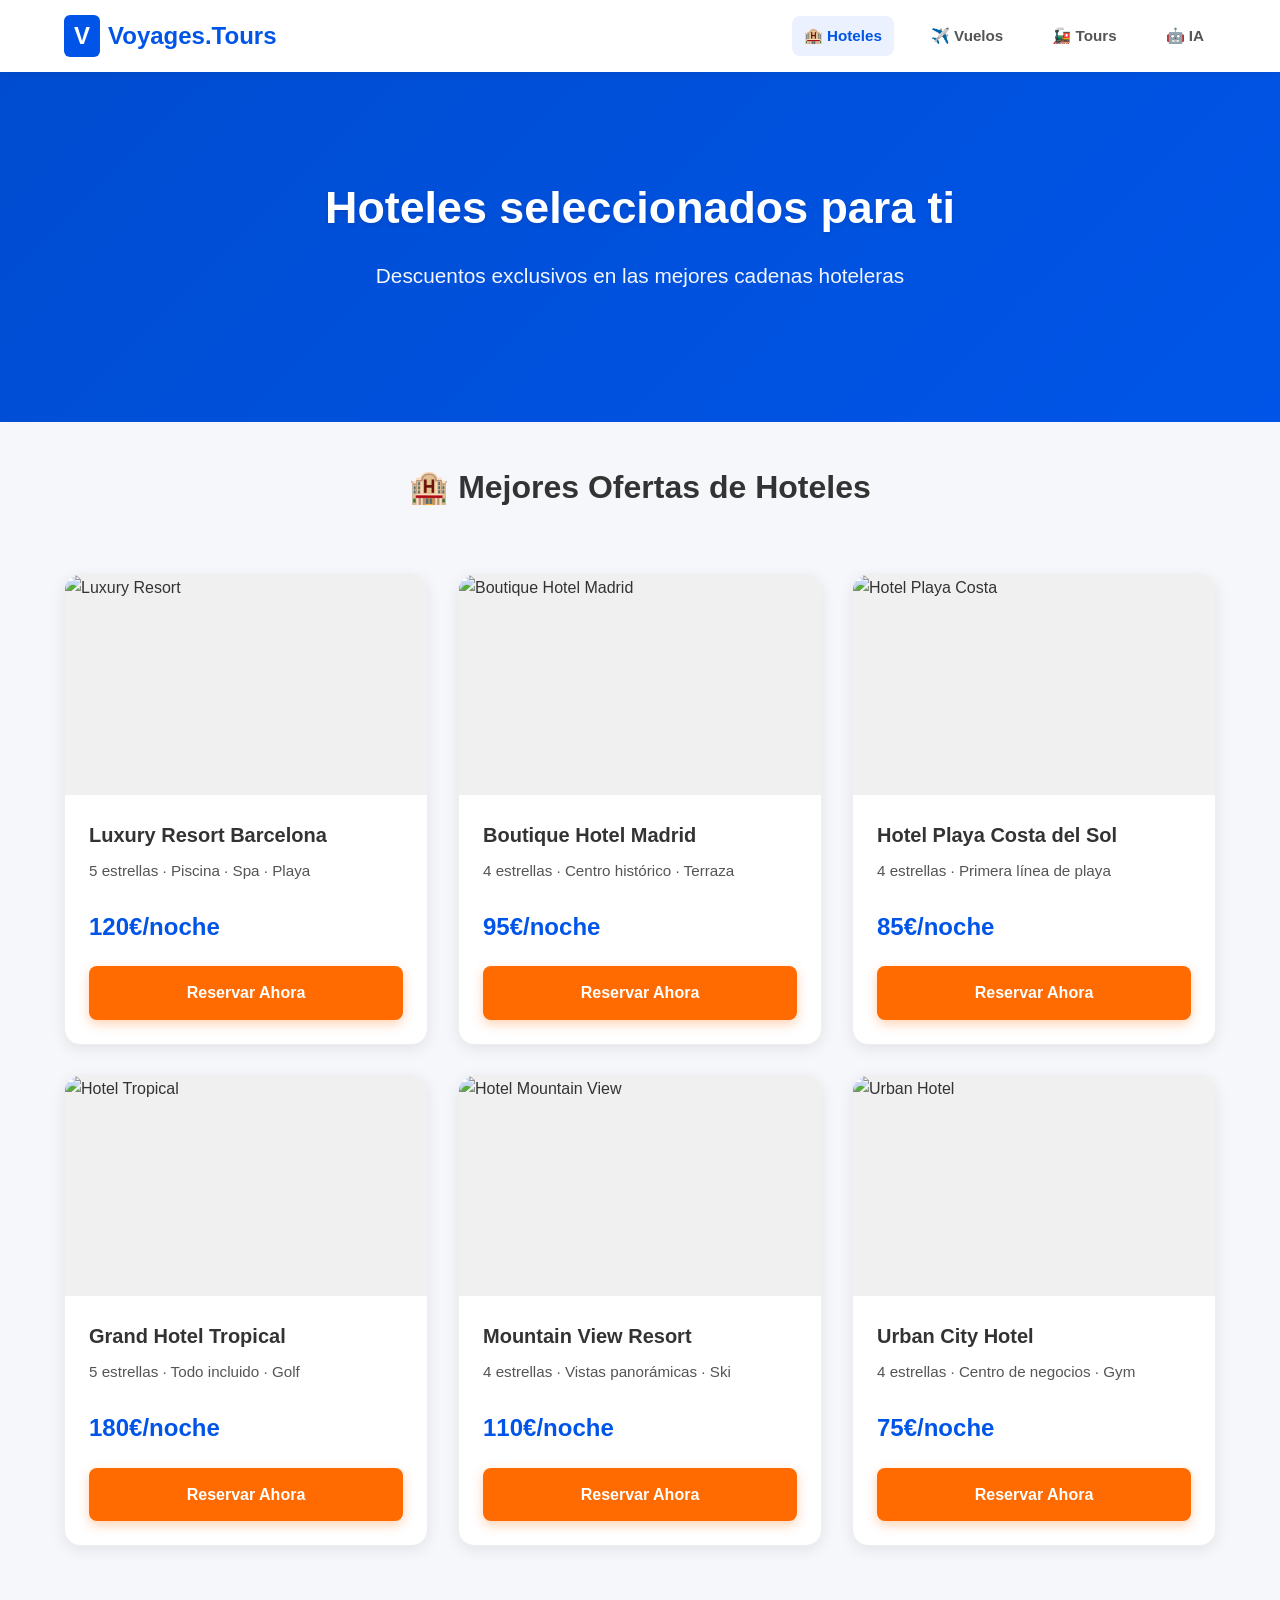
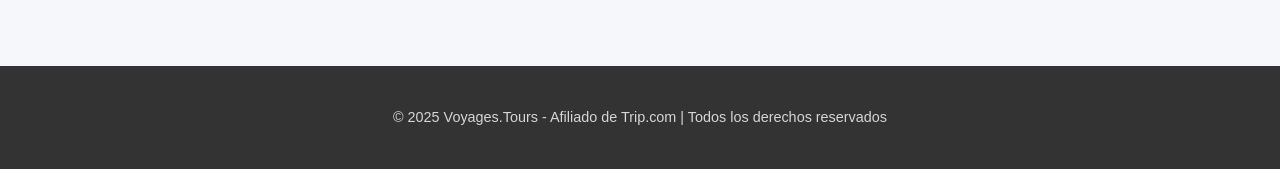
==== hoteles.html @ a7342925 "Add files via upload" ====
<!DOCTYPE html>
<html lang="es">
<head>
    <meta charset="UTF-8">
    <meta name="viewport" content="width=device-width, initial-scale=1.0">
    <title>Hoteles - Voyages.Tours</title>
    <link rel="stylesheet" href="style.css">
</head>
<body>
    <header class="trip-header">
        <div class="header-container">
            <a href="index.html" class="logo-trip"><span class="logo-v">V</span> Voyages.Tours</a>
            <nav class="menu-icons">
                <a href="hoteles.html" class="menu-item active">🏨 Hoteles</a>
                <a href="vuelos.html" class="menu-item">✈️ Vuelos</a>
                <a href="tours.html" class="menu-item">🚂 Tours</a>
                <a href="ia-assistant.html" class="menu-item">🤖 IA</a>
            </nav>
        </div>
    </header>

    <main>
        <section class="hero">
            <div class="hero-content">
                <h1>Hoteles seleccionados para ti</h1>
                <p>Descuentos exclusivos en las mejores cadenas hoteleras</p>
            </div>
        </section>

        <h2 class="section-title">🏨 Mejores Ofertas de Hoteles</h2>

        <div class="hotels-grid">
            <!-- Hotel 1 -->
            <div class="hotel-card">
                <div class="hotel-image">
                    <img src="https://images.unsplash.com/photo-1566073771259-6a8506099945?w=800&q=80" alt="Luxury Resort">
                </div>
                <div class="card-content">
                    <h3>Luxury Resort Barcelona</h3>
                    <p>5 estrellas · Piscina · Spa · Playa</p>
                    <p class="price-value">120€/noche</p>
                    <a href="https://www.trip.com/?Allianceid=8047264&SID=304625434" class="btn-book">Reservar Ahora</a>
                </div>
            </div>

            <!-- Hotel 2 -->
            <div class="hotel-card">
                <div class="hotel-image">
                    <img src="https://images.unsplash.com/photo-1551882547-ff40c63fe5?w=800&q=80" alt="Boutique Hotel Madrid">
                </div>
                <div class="card-content">
                    <h3>Boutique Hotel Madrid</h3>
                    <p>4 estrellas · Centro histórico · Terraza</p>
                    <p class="price-value">95€/noche</p>
                    <a href="https://www.trip.com/?Allianceid=8047264&SID=304625434" class="btn-book">Reservar Ahora</a>
                </div>
            </div>

            <!-- Hotel 3 -->
            <div class="hotel-card">
                <div class="hotel-image">
                    <img src="https://images.unsplash.com/photo-1520250497591-112f2f40a3f4?w=800&q=80" alt="Hotel Playa Costa">
                </div>
                <div class="card-content">
                    <h3>Hotel Playa Costa del Sol</h3>
                    <p>4 estrellas · Primera línea de playa</p>
                    <p class="price-value">85€/noche</p>
                    <a href="https://www.trip.com/?Allianceid=8047264&SID=304625434" class="btn-book">Reservar Ahora</a>
                </div>
            </div>

            <!-- Hotel 4 -->
            <div class="hotel-card">
                <div class="hotel-image">
                    <img src="https://images.unsplash.com/photo-1582719508461-905c673771fd?w=800&q=80" alt="Hotel Tropical">
                </div>
                <div class="card-content">
                    <h3>Grand Hotel Tropical</h3>
                    <p>5 estrellas · Todo incluido · Golf</p>
                    <p class="price-value">180€/noche</p>
                    <a href="https://www.trip.com/?Allianceid=8047264&SID=304625434" class="btn-book">Reservar Ahora</a>
                </div>
            </div>

            <!-- Hotel 5 -->
            <div class="hotel-card">
                <div class="hotel-image">
                    <img src="https://images.unsplash.com/photo-1564501049412-61c2a3083791?w=800&q=80" alt="Hotel Mountain View">
                </div>
                <div class="card-content">
                    <h3>Mountain View Resort</h3>
                    <p>4 estrellas · Vistas panorámicas · Ski</p>
                    <p class="price-value">110€/noche</p>
                    <a href="https://www.trip.com/?Allianceid=8047264&SID=304625434" class="btn-book">Reservar Ahora</a>
                </div>
            </div>

            <!-- Hotel 6 -->
            <div class="hotel-card">
                <div class="hotel-image">
                    <img src="https://images.unsplash.com/photo-1542314831-068cd1dbfeeb?w=800&q=80" alt="Urban Hotel">
                </div>
                <div class="card-content">
                    <h3>Urban City Hotel</h3>
                    <p>4 estrellas · Centro de negocios · Gym</p>
                    <p class="price-value">75€/noche</p>
                    <a href="https://www.trip.com/?Allianceid=8047264&SID=304625434" class="btn-book">Reservar Ahora</a>
                </div>
            </div>
        </div>
    </main>

    <footer>
        <p>&copy; 2025 Voyages.Tours - Afiliado de Trip.com | Todos los derechos reservados</p>
    </footer>
</body>
</html>
---- style.css ----
:root {
    --trip-blue: #0055E8;
    --trip-orange: #FF6B00;
    --bg-light: #F5F7FA;
    --text-dark: #333;
    --white: #ffffff;
    --gray-text: #555;
    --shadow: rgba(0,0,0,0.08);
    --shadow-hover: rgba(0,0,0,0.15);
}

* { box-sizing: border-box; margin: 0; padding: 0; }
body { font-family: 'Inter', -apple-system, BlinkMacSystemFont, 'Segoe UI', sans-serif; background-color: var(--bg-light); color: var(--text-dark); line-height: 1.6; }

/* ==================== HEADER ==================== */
.trip-header {
    background: var(--white);
    padding: 15px 5%;
    box-shadow: 0 2px 10px rgba(0,0,0,0.05);
    position: sticky;
    top: 0;
    z-index: 1000;
}

.header-container {
    display: flex;
    justify-content: space-between;
    align-items: center;
    max-width: 1200px;
    margin: auto;
}

.logo-trip {
    text-decoration: none;
    color: var(--trip-blue);
    font-size: 1.5rem;
    font-weight: 800;
    display: flex;
    align-items: center;
}

.logo-v {
    background: var(--trip-blue);
    color: white;
    padding: 2px 10px;
    border-radius: 6px;
    margin-right: 8px;
}

.menu-icons {
    display: flex;
    gap: 25px;
}

.menu-item {
    text-decoration: none;
    color: var(--gray-text);
    font-weight: 600;
    font-size: 0.95rem;
    transition: all 0.3s ease;
    padding: 8px 12px;
    border-radius: 8px;
}

.menu-item:hover, .menu-item.active {
    color: var(--trip-blue);
    background: rgba(0, 85, 232, 0.08);
}

/* ==================== HERO SECTION ==================== */
.hero {
    background: var(--trip-blue);
    color: white;
    padding: 100px 20px;
    text-align: center;
    position: relative;
    overflow: hidden;
}

.hero::before {
    content: '';
    position: absolute;
    top: 0;
    left: 0;
    right: 0;
    bottom: 0;
    background: linear-gradient(135deg, rgba(0,0,0,0.1) 0%, transparent 100%);
}

.hero-content {
    position: relative;
    z-index: 1;
    max-width: 800px;
    margin: 0 auto;
}

.hero h1 {
    font-size: 2.8rem;
    font-weight: 800;
    margin-bottom: 15px;
    text-shadow: 0 2px 4px rgba(0,0,0,0.1);
}

.hero p {
    font-size: 1.3rem;
    opacity: 0.95;
    margin-bottom: 30px;
}

.hero-gradient {
    background: linear-gradient(135deg, var(--trip-blue) 0%, #764ba2 100%);
    color: white;
    padding: 100px 20px;
    text-align: center;
}

/* ==================== GRID & CARDS ==================== */
.hotels-grid {
    display: grid;
    grid-template-columns: repeat(auto-fill, minmax(300px, 1fr));
    gap: 30px;
    padding: 60px 5%;
    max-width: 1400px;
    margin: auto;
}

.hotel-card {
    background: var(--white);
    border-radius: 16px;
    overflow: hidden;
    box-shadow: 0 4px 15px var(--shadow);
    display: flex;
    flex-direction: column;
    border: 1px solid #eee;
    transition: all 0.3s ease;
}

.hotel-card:hover {
    transform: translateY(-8px);
    box-shadow: 0 12px 30px var(--shadow-hover);
}

/* ==================== HOTEL IMAGES - FIXED ==================== */
.hotel-image {
    width: 100%;
    height: 220px;
    overflow: hidden;
    position: relative;
    background: #f0f0f0;
}

.hotel-image img {
    width: 100%;
    height: 100%;
    object-fit: cover !important;
    object-position: center;
    display: block;
    transition: transform 0.4s ease;
}

.hotel-card:hover .hotel-image img {
    transform: scale(1.05);
}

/* ==================== CARD CONTENT ==================== */
.card-content {
    padding: 24px;
    display: flex;
    flex-direction: column;
    flex-grow: 1;
}

.card-content h3 {
    font-size: 1.25rem;
    font-weight: 700;
    margin-bottom: 8px;
    color: var(--text-dark);
}

.card-content p {
    color: var(--gray-text);
    font-size: 0.95rem;
    margin-bottom: 15px;
}

.price-value {
    font-size: 1.5rem !important;
    font-weight: 800;
    color: var(--trip-blue) !important;
    margin: 10px 0 20px 0 !important;
}

/* ==================== BUTTONS ==================== */
.btn-book {
    display: inline-block;
    background: var(--trip-orange);
    color: white;
    padding: 14px 28px;
    border-radius: 8px;
    text-decoration: none;
    font-weight: 700;
    font-size: 1rem;
    text-align: center;
    transition: all 0.3s ease;
    border: none;
    cursor: pointer;
    box-shadow: 0 4px 12px rgba(255, 107, 0, 0.3);
    margin-top: auto;
}

.btn-book:hover {
    background: #e65c00;
    transform: translateY(-2px);
    box-shadow: 0 6px 18px rgba(255, 107, 0, 0.4);
}

.btn-book-blue {
    display: inline-block;
    background: var(--trip-blue);
    color: white;
    padding: 16px 32px;
    border-radius: 10px;
    text-decoration: none;
    font-weight: 700;
    font-size: 1.1rem;
    text-align: center;
    transition: all 0.3s ease;
    border: none;
    cursor: pointer;
    box-shadow: 0 4px 15px rgba(0, 85, 232, 0.3);
}

.btn-book-blue:hover {
    background: #0044c0;
    transform: translateY(-2px);
    box-shadow: 0 6px 20px rgba(0, 85, 232, 0.4);
}

/* ==================== SECTIONS ==================== */
.section-title {
    text-align: center;
    padding: 40px 20px 0;
    font-size: 2rem;
    font-weight: 800;
    color: var(--text-dark);
}

.section-subtitle {
    text-align: center;
    padding: 10px 20px 0;
    color: var(--gray-text);
    font-size: 1.1rem;
}

/* ==================== DESTINOS DESTACADOS ==================== */
.destinations-section {
    background: white;
    padding: 60px 0;
}

/* ==================== FOOTER ==================== */
footer {
    background: var(--text-dark);
    color: white;
    text-align: center;
    padding: 40px 20px;
    margin-top: 60px;
}

footer p {
    opacity: 0.8;
    font-size: 0.9rem;
}

/* ==================== RESPONSIVE ==================== */
@media (max-width: 768px) {
    .header-container {
        flex-direction: column;
        gap: 15px;
    }

    .menu-icons {
        gap: 15px;
    }

    .hero h1 {
        font-size: 2rem;
    }

    .hero p {
        font-size: 1rem;
    }

    .hotels-grid {
        grid-template-columns: 1fr;
        padding: 40px 5%;
    }

    .hotel-image {
        height: 200px;
    }
}

@media (max-width: 480px) {
    .hero {
        padding: 60px 15px;
    }

    .hero h1 {
        font-size: 1.6rem;
    }

    .menu-item {
        font-size: 0.85rem;
        padding: 6px 10px;
    }
}
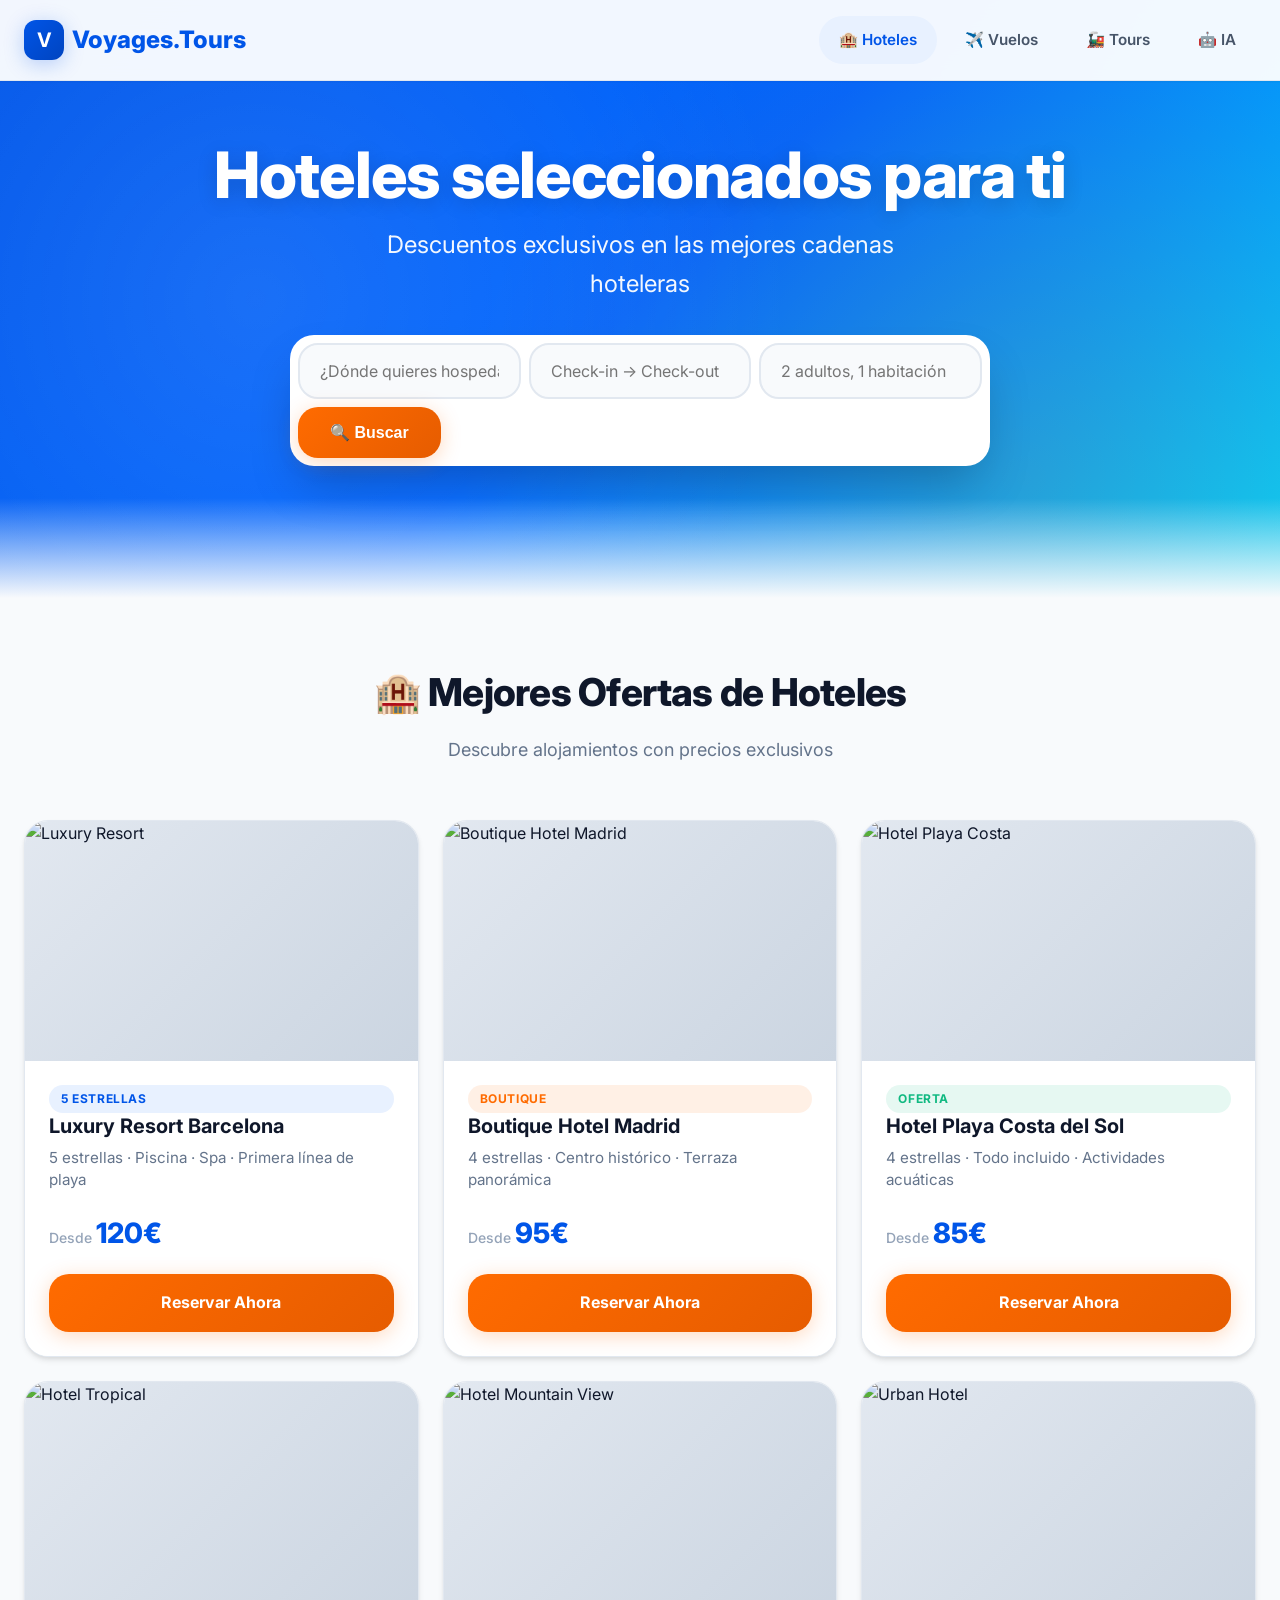
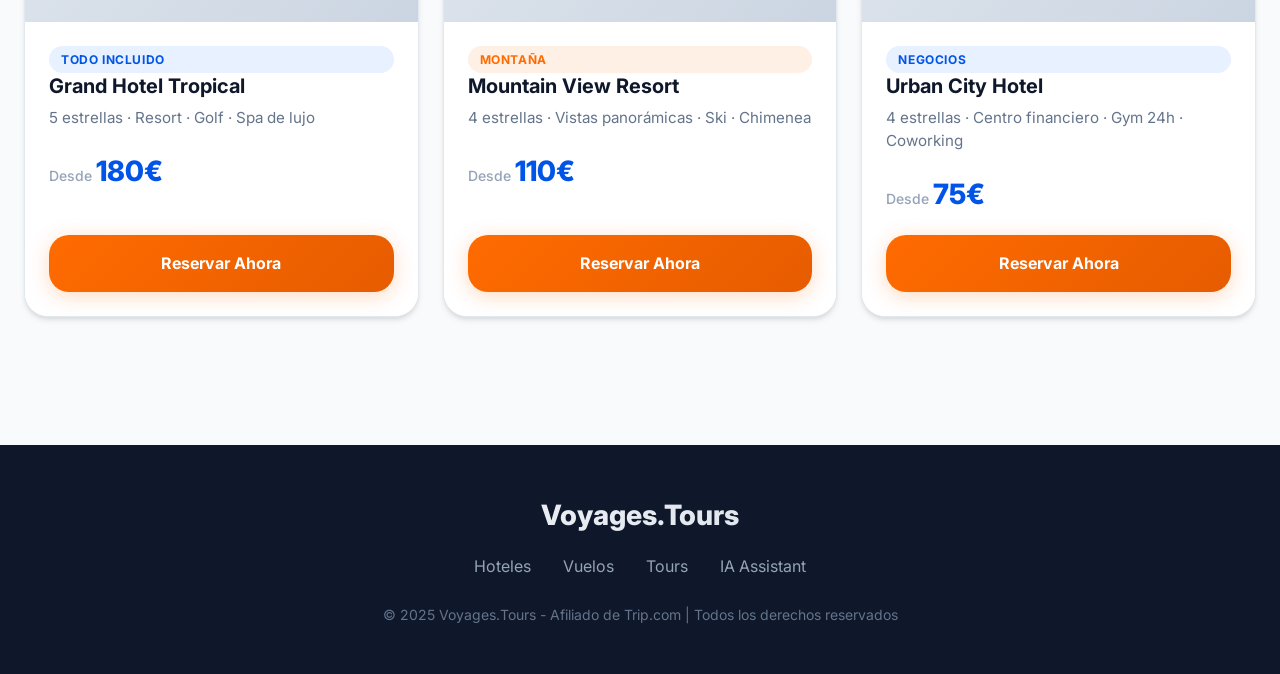
==== commit bb19d6ad: "Add files via upload" ====
--- a/hoteles.html
+++ b/hoteles.html
@@ -4,17 +4,23 @@
     <meta charset="UTF-8">
     <meta name="viewport" content="width=device-width, initial-scale=1.0">
     <title>Hoteles - Voyages.Tours</title>
+    <link rel="preconnect" href="https://fonts.googleapis.com">
+    <link rel="preconnect" href="https://fonts.gstatic.com" crossorigin>
+    <link href="https://fonts.googleapis.com/css2?family=Inter:wght@400;500;600;700;800&display=swap" rel="stylesheet">
     <link rel="stylesheet" href="style.css">
 </head>
 <body>
     <header class="trip-header">
         <div class="header-container">
-            <a href="index.html" class="logo-trip"><span class="logo-v">V</span> Voyages.Tours</a>
+            <a href="index.html" class="logo-trip">
+                <span class="logo-v">V</span>
+                Voyages.Tours
+            </a>
             <nav class="menu-icons">
-                <a href="hoteles.html" class="menu-item active">🏨 Hoteles</a>
-                <a href="vuelos.html" class="menu-item">✈️ Vuelos</a>
-                <a href="tours.html" class="menu-item">🚂 Tours</a>
-                <a href="ia-assistant.html" class="menu-item">🤖 IA</a>
+                <a href="hoteles.html" class="menu-item active"><span>🏨 Hoteles</span></a>
+                <a href="vuelos.html" class="menu-item"><span>✈️ Vuelos</span></a>
+                <a href="tours.html" class="menu-item"><span>🚂 Tours</span></a>
+                <a href="ia-assistant.html" class="menu-item"><span>🤖 IA</span></a>
             </nav>
         </div>
     </header>
@@ -24,86 +30,96 @@
             <div class="hero-content">
                 <h1>Hoteles seleccionados para ti</h1>
                 <p>Descuentos exclusivos en las mejores cadenas hoteleras</p>
+
+                <div class="search-box">
+                    <input type="text" class="search-field" placeholder="¿Dónde quieres hospedarte?">
+                    <input type="text" class="search-field" placeholder="Check-in → Check-out">
+                    <input type="text" class="search-field" placeholder="2 adultos, 1 habitación">
+                    <button class="search-btn">🔍 Buscar</button>
+                </div>
             </div>
         </section>
 
-        <h2 class="section-title">🏨 Mejores Ofertas de Hoteles</h2>
+        <div class="section-header">
+            <h2 class="section-title">🏨 Mejores Ofertas de Hoteles</h2>
+            <p class="section-subtitle">Descubre alojamientos con precios exclusivos</p>
+        </div>
 
         <div class="hotels-grid">
-            <!-- Hotel 1 -->
             <div class="hotel-card">
                 <div class="hotel-image">
-                    <img src="https://images.unsplash.com/photo-1566073771259-6a8506099945?w=800&q=80" alt="Luxury Resort">
+                    <img src="https://images.unsplash.com/photo-1566073771259-6a8506099945?w=800&q=80" alt="Luxury Resort" loading="lazy">
                 </div>
                 <div class="card-content">
+                    <span class="badge badge-blue">5 Estrellas</span>
                     <h3>Luxury Resort Barcelona</h3>
-                    <p>5 estrellas · Piscina · Spa · Playa</p>
-                    <p class="price-value">120€/noche</p>
+                    <p>5 estrellas · Piscina · Spa · Primera línea de playa</p>
+                    <p class="price-value">120€</p>
                     <a href="https://www.trip.com/?Allianceid=8047264&SID=304625434" class="btn-book">Reservar Ahora</a>
                 </div>
             </div>
 
-            <!-- Hotel 2 -->
             <div class="hotel-card">
                 <div class="hotel-image">
-                    <img src="https://images.unsplash.com/photo-1551882547-ff40c63fe5?w=800&q=80" alt="Boutique Hotel Madrid">
+                    <img src="https://images.unsplash.com/photo-1551882547-ff40c63fe5?w=800&q=80" alt="Boutique Hotel Madrid" loading="lazy">
                 </div>
                 <div class="card-content">
+                    <span class="badge badge-orange">Boutique</span>
                     <h3>Boutique Hotel Madrid</h3>
-                    <p>4 estrellas · Centro histórico · Terraza</p>
-                    <p class="price-value">95€/noche</p>
+                    <p>4 estrellas · Centro histórico · Terraza panorámica</p>
+                    <p class="price-value">95€</p>
                     <a href="https://www.trip.com/?Allianceid=8047264&SID=304625434" class="btn-book">Reservar Ahora</a>
                 </div>
             </div>
 
-            <!-- Hotel 3 -->
             <div class="hotel-card">
                 <div class="hotel-image">
-                    <img src="https://images.unsplash.com/photo-1520250497591-112f2f40a3f4?w=800&q=80" alt="Hotel Playa Costa">
+                    <img src="https://images.unsplash.com/photo-1520250497591-112f2f40a3f4?w=800&q=80" alt="Hotel Playa Costa" loading="lazy">
                 </div>
                 <div class="card-content">
+                    <span class="badge badge-green">Oferta</span>
                     <h3>Hotel Playa Costa del Sol</h3>
-                    <p>4 estrellas · Primera línea de playa</p>
-                    <p class="price-value">85€/noche</p>
+                    <p>4 estrellas · Todo incluido · Actividades acuáticas</p>
+                    <p class="price-value">85€</p>
                     <a href="https://www.trip.com/?Allianceid=8047264&SID=304625434" class="btn-book">Reservar Ahora</a>
                 </div>
             </div>
 
-            <!-- Hotel 4 -->
             <div class="hotel-card">
                 <div class="hotel-image">
-                    <img src="https://images.unsplash.com/photo-1582719508461-905c673771fd?w=800&q=80" alt="Hotel Tropical">
+                    <img src="https://images.unsplash.com/photo-1582719508461-905c673771fd?w=800&q=80" alt="Hotel Tropical" loading="lazy">
                 </div>
                 <div class="card-content">
+                    <span class="badge badge-blue">Todo Incluido</span>
                     <h3>Grand Hotel Tropical</h3>
-                    <p>5 estrellas · Todo incluido · Golf</p>
-                    <p class="price-value">180€/noche</p>
+                    <p>5 estrellas · Resort · Golf · Spa de lujo</p>
+                    <p class="price-value">180€</p>
                     <a href="https://www.trip.com/?Allianceid=8047264&SID=304625434" class="btn-book">Reservar Ahora</a>
                 </div>
             </div>
 
-            <!-- Hotel 5 -->
             <div class="hotel-card">
                 <div class="hotel-image">
-                    <img src="https://images.unsplash.com/photo-1564501049412-61c2a3083791?w=800&q=80" alt="Hotel Mountain View">
+                    <img src="https://images.unsplash.com/photo-1564501049412-61c2a3083791?w=800&q=80" alt="Hotel Mountain View" loading="lazy">
                 </div>
                 <div class="card-content">
+                    <span class="badge badge-orange">Montaña</span>
                     <h3>Mountain View Resort</h3>
-                    <p>4 estrellas · Vistas panorámicas · Ski</p>
-                    <p class="price-value">110€/noche</p>
+                    <p>4 estrellas · Vistas panorámicas · Ski · Chimenea</p>
+                    <p class="price-value">110€</p>
                     <a href="https://www.trip.com/?Allianceid=8047264&SID=304625434" class="btn-book">Reservar Ahora</a>
                 </div>
             </div>
 
-            <!-- Hotel 6 -->
             <div class="hotel-card">
                 <div class="hotel-image">
-                    <img src="https://images.unsplash.com/photo-1542314831-068cd1dbfeeb?w=800&q=80" alt="Urban Hotel">
+                    <img src="https://images.unsplash.com/photo-1542314831-068cd1dbfeeb?w=800&q=80" alt="Urban Hotel" loading="lazy">
                 </div>
                 <div class="card-content">
+                    <span class="badge badge-blue">Negocios</span>
                     <h3>Urban City Hotel</h3>
-                    <p>4 estrellas · Centro de negocios · Gym</p>
-                    <p class="price-value">75€/noche</p>
+                    <p>4 estrellas · Centro financiero · Gym 24h · Coworking</p>
+                    <p class="price-value">75€</p>
                     <a href="https://www.trip.com/?Allianceid=8047264&SID=304625434" class="btn-book">Reservar Ahora</a>
                 </div>
             </div>
@@ -111,7 +127,16 @@
     </main>
 
     <footer>
-        <p>&copy; 2025 Voyages.Tours - Afiliado de Trip.com | Todos los derechos reservados</p>
+        <div class="footer-content">
+            <div class="footer-logo">Voyages.Tours</div>
+            <div class="footer-links">
+                <a href="hoteles.html">Hoteles</a>
+                <a href="vuelos.html">Vuelos</a>
+                <a href="tours.html">Tours</a>
+                <a href="ia-assistant.html">IA Assistant</a>
+            </div>
+            <p>&copy; 2025 Voyages.Tours - Afiliado de Trip.com | Todos los derechos reservados</p>
+        </div>
     </footer>
 </body>
-</html>
+</html>
--- a/style.css
+++ b/style.css
@@ -1,80 +1,220 @@
+/* ============================================
+   VOYAGES.TOURS - MODERN TRAVEL DESIGN SYSTEM
+   Inspirado en Trip.com - Versión Ultra Profesional
+   ============================================ */
+
+/* Variables de Diseño */
 :root {
+    /* Colores principales de Trip.com */
     --trip-blue: #0055E8;
+    --trip-blue-dark: #0044c0;
+    --trip-blue-light: #E8F1FF;
     --trip-orange: #FF6B00;
-    --bg-light: #F5F7FA;
-    --text-dark: #333;
-    --white: #ffffff;
-    --gray-text: #555;
-    --shadow: rgba(0,0,0,0.08);
-    --shadow-hover: rgba(0,0,0,0.15);
-}
-
-* { box-sizing: border-box; margin: 0; padding: 0; }
-body { font-family: 'Inter', -apple-system, BlinkMacSystemFont, 'Segoe UI', sans-serif; background-color: var(--bg-light); color: var(--text-dark); line-height: 1.6; }
-
-/* ==================== HEADER ==================== */
+    --trip-orange-dark: #e65c00;
+
+    /* Escala de grises */
+    --gray-900: #0F172A;
+    --gray-800: #1E293B;
+    --gray-700: #334155;
+    --gray-600: #475569;
+    --gray-500: #64748B;
+    --gray-400: #94A3B8;
+    --gray-300: #CBD5E1;
+    --gray-200: #E2E8F0;
+    --gray-100: #F1F5F9;
+    --gray-50: #F8FAFC;
+
+    /* Colores base */
+    --white: #FFFFFF;
+    --black: #000000;
+    --success: #10B981;
+    --warning: #F59E0B;
+    --error: #EF4444;
+
+    /* Sombras Modernas */
+    --shadow-sm: 0 1px 2px 0 rgba(0, 0, 0, 0.05);
+    --shadow-md: 0 4px 6px -1px rgba(0, 0, 0, 0.1), 0 2px 4px -1px rgba(0, 0, 0, 0.06);
+    --shadow-lg: 0 10px 15px -3px rgba(0, 0, 0, 0.1), 0 4px 6px -2px rgba(0, 0, 0, 0.05);
+    --shadow-xl: 0 20px 25px -5px rgba(0, 0, 0, 0.1), 0 10px 10px -5px rgba(0, 0, 0, 0.04);
+    --shadow-2xl: 0 25px 50px -12px rgba(0, 0, 0, 0.25);
+    --shadow-blue: 0 4px 20px rgba(0, 85, 232, 0.25);
+    --shadow-orange: 0 4px 20px rgba(255, 107, 0, 0.25);
+
+    /* Bordes redondeados */
+    --radius-sm: 8px;
+    --radius-md: 12px;
+    --radius-lg: 16px;
+    --radius-xl: 20px;
+    --radius-2xl: 24px;
+    --radius-full: 9999px;
+
+    /* Espaciado */
+    --space-1: 0.25rem;
+    --space-2: 0.5rem;
+    --space-3: 0.75rem;
+    --space-4: 1rem;
+    --space-5: 1.25rem;
+    --space-6: 1.5rem;
+    --space-8: 2rem;
+    --space-10: 2.5rem;
+    --space-12: 3rem;
+    --space-16: 4rem;
+    --space-20: 5rem;
+
+    /* Transiciones */
+    --transition-fast: 150ms cubic-bezier(0.4, 0, 0.2, 1);
+    --transition-base: 300ms cubic-bezier(0.4, 0, 0.2, 1);
+    --transition-slow: 500ms cubic-bezier(0.4, 0, 0.2, 1);
+    --transition-bounce: 500ms cubic-bezier(0.34, 1.56, 0.64, 1);
+}
+
+/* ============================================
+   RESET & BASE
+   ============================================ */
+*, *::before, *::after {
+    box-sizing: border-box;
+    margin: 0;
+    padding: 0;
+}
+
+html {
+    scroll-behavior: smooth;
+    -webkit-font-smoothing: antialiased;
+    -moz-osx-font-smoothing: grayscale;
+}
+
+body {
+    font-family: 'Inter', -apple-system, BlinkMacSystemFont, 'Segoe UI', Roboto, 'Helvetica Neue', Arial, sans-serif;
+    background-color: var(--gray-50);
+    color: var(--gray-900);
+    line-height: 1.6;
+    min-height: 100vh;
+}
+
+img {
+    max-width: 100%;
+    height: auto;
+    display: block;
+}
+
+a {
+    text-decoration: none;
+    color: inherit;
+}
+
+/* ============================================
+   HEADER - Modern Navigation
+   ============================================ */
 .trip-header {
-    background: var(--white);
-    padding: 15px 5%;
-    box-shadow: 0 2px 10px rgba(0,0,0,0.05);
-    position: sticky;
+    background: rgba(255, 255, 255, 0.95);
+    backdrop-filter: blur(20px);
+    -webkit-backdrop-filter: blur(20px);
+    padding: 0;
+    box-shadow: var(--shadow-sm);
+    position: fixed;
     top: 0;
+    left: 0;
+    right: 0;
     z-index: 1000;
+    border-bottom: 1px solid var(--gray-200);
 }
 
 .header-container {
     display: flex;
     justify-content: space-between;
     align-items: center;
-    max-width: 1200px;
-    margin: auto;
+    max-width: 1400px;
+    margin: 0 auto;
+    padding: var(--space-4) var(--space-6);
 }
 
 .logo-trip {
-    text-decoration: none;
-    color: var(--trip-blue);
+    display: flex;
+    align-items: center;
+    gap: var(--space-2);
     font-size: 1.5rem;
     font-weight: 800;
+    color: var(--trip-blue);
+    transition: transform var(--transition-base);
+}
+
+.logo-trip:hover {
+    transform: scale(1.02);
+}
+
+.logo-v {
+    background: linear-gradient(135deg, var(--trip-blue) 0%, var(--trip-blue-dark) 100%);
+    color: white;
+    width: 40px;
+    height: 40px;
     display: flex;
     align-items: center;
-}
-
-.logo-v {
-    background: var(--trip-blue);
-    color: white;
-    padding: 2px 10px;
-    border-radius: 6px;
-    margin-right: 8px;
+    justify-content: center;
+    border-radius: var(--radius-md);
+    font-weight: 700;
+    font-size: 1.25rem;
+    box-shadow: var(--shadow-blue);
 }
 
 .menu-icons {
     display: flex;
-    gap: 25px;
+    align-items: center;
+    gap: var(--space-2);
 }
 
 .menu-item {
-    text-decoration: none;
-    color: var(--gray-text);
+    display: flex;
+    align-items: center;
+    gap: var(--space-2);
+    padding: var(--space-3) var(--space-5);
+    border-radius: var(--radius-full);
     font-weight: 600;
     font-size: 0.95rem;
-    transition: all 0.3s ease;
-    padding: 8px 12px;
-    border-radius: 8px;
-}
-
-.menu-item:hover, .menu-item.active {
+    color: var(--gray-600);
+    transition: all var(--transition-base);
+    position: relative;
+    overflow: hidden;
+}
+
+.menu-item::before {
+    content: '';
+    position: absolute;
+    inset: 0;
+    background: linear-gradient(135deg, var(--trip-blue-light) 0%, transparent 100%);
+    opacity: 0;
+    transition: opacity var(--transition-base);
+}
+
+.menu-item span {
+    position: relative;
+    z-index: 1;
+}
+
+.menu-item:hover {
     color: var(--trip-blue);
-    background: rgba(0, 85, 232, 0.08);
-}
-
-/* ==================== HERO SECTION ==================== */
+    transform: translateY(-2px);
+}
+
+.menu-item:hover::before {
+    opacity: 1;
+}
+
+.menu-item.active {
+    color: var(--trip-blue);
+    background: var(--trip-blue-light);
+}
+
+/* ============================================
+   HERO SECTION - Ultra Modern
+   ============================================ */
 .hero {
-    background: var(--trip-blue);
+    background: linear-gradient(135deg, var(--trip-blue) 0%, #0066FF 50%, #00D4FF 100%);
     color: white;
-    padding: 100px 20px;
+    padding: 140px var(--space-6) 100px;
     text-align: center;
     position: relative;
     overflow: hidden;
+    margin-top: 0;
 }
 
 .hero::before {
@@ -84,69 +224,224 @@
     left: 0;
     right: 0;
     bottom: 0;
-    background: linear-gradient(135deg, rgba(0,0,0,0.1) 0%, transparent 100%);
+    background:
+        radial-gradient(circle at 20% 50%, rgba(255,255,255,0.1) 0%, transparent 50%),
+        radial-gradient(circle at 80% 80%, rgba(255,107,0,0.15) 0%, transparent 50%);
+    pointer-events: none;
+}
+
+.hero::after {
+    content: '';
+    position: absolute;
+    bottom: 0;
+    left: 0;
+    right: 0;
+    height: 100px;
+    background: linear-gradient(to top, var(--gray-50), transparent);
 }
 
 .hero-content {
     position: relative;
-    z-index: 1;
+    z-index: 2;
+    max-width: 900px;
+    margin: 0 auto;
+}
+
+.hero h1 {
+    font-size: clamp(2.5rem, 5vw, 4rem);
+    font-weight: 800;
+    margin-bottom: var(--space-4);
+    line-height: 1.1;
+    text-shadow: 0 4px 20px rgba(0,0,0,0.15);
+    letter-spacing: -0.02em;
+}
+
+.hero p {
+    font-size: clamp(1.125rem, 2vw, 1.5rem);
+    opacity: 0.95;
+    margin-bottom: var(--space-8);
+    font-weight: 400;
+    max-width: 600px;
+    margin-left: auto;
+    margin-right: auto;
+}
+
+/* Search Box Simulation */
+.search-box {
+    background: white;
+    border-radius: var(--radius-2xl);
+    padding: var(--space-2);
+    box-shadow: var(--shadow-2xl);
+    display: flex;
+    gap: var(--space-2);
+    max-width: 700px;
+    margin: 0 auto var(--space-8);
+    flex-wrap: wrap;
+}
+
+.search-field {
+    flex: 1;
+    min-width: 200px;
+    padding: var(--space-4) var(--space-5);
+    border: 2px solid var(--gray-200);
+    border-radius: var(--radius-xl);
+    font-size: 1rem;
+    font-family: inherit;
+    transition: all var(--transition-base);
+    background: var(--gray-50);
+}
+
+.search-field:focus {
+    outline: none;
+    border-color: var(--trip-blue);
+    background: white;
+    box-shadow: 0 0 0 4px var(--trip-blue-light);
+}
+
+.search-btn {
+    background: linear-gradient(135deg, var(--trip-orange) 0%, var(--trip-orange-dark) 100%);
+    color: white;
+    border: none;
+    padding: var(--space-4) var(--space-8);
+    border-radius: var(--radius-xl);
+    font-weight: 700;
+    font-size: 1rem;
+    cursor: pointer;
+    transition: all var(--transition-base);
+    box-shadow: var(--shadow-orange);
+    white-space: nowrap;
+}
+
+.search-btn:hover {
+    transform: translateY(-2px);
+    box-shadow: 0 8px 25px rgba(255, 107, 0, 0.4);
+}
+
+/* Hero Gradient Variant */
+.hero-gradient {
+    background: linear-gradient(135deg, var(--trip-blue) 0%, #7C3AED 50%, #EC4899 100%);
+    color: white;
+    padding: 140px var(--space-6) 100px;
+    text-align: center;
+    position: relative;
+    overflow: hidden;
+}
+
+.hero-gradient::before {
+    content: '';
+    position: absolute;
+    top: 0;
+    left: 0;
+    right: 0;
+    bottom: 0;
+    background:
+        radial-gradient(circle at 30% 20%, rgba(255,255,255,0.1) 0%, transparent 40%),
+        radial-gradient(circle at 70% 60%, rgba(255,255,255,0.08) 0%, transparent 40%);
+}
+
+.hero-gradient::after {
+    content: '';
+    position: absolute;
+    bottom: 0;
+    left: 0;
+    right: 0;
+    height: 100px;
+    background: linear-gradient(to top, var(--gray-50), transparent);
+}
+
+/* ============================================
+   SECTION HEADERS
+   ============================================ */
+.section-header {
+    text-align: center;
+    padding: var(--space-16) var(--space-6) var(--space-8);
     max-width: 800px;
     margin: 0 auto;
 }
 
-.hero h1 {
-    font-size: 2.8rem;
+.section-title {
+    font-size: clamp(1.75rem, 3vw, 2.5rem);
     font-weight: 800;
-    margin-bottom: 15px;
-    text-shadow: 0 2px 4px rgba(0,0,0,0.1);
-}
-
-.hero p {
-    font-size: 1.3rem;
-    opacity: 0.95;
-    margin-bottom: 30px;
-}
-
-.hero-gradient {
-    background: linear-gradient(135deg, var(--trip-blue) 0%, #764ba2 100%);
-    color: white;
-    padding: 100px 20px;
-    text-align: center;
-}
-
-/* ==================== GRID & CARDS ==================== */
+    color: var(--gray-900);
+    margin-bottom: var(--space-3);
+    letter-spacing: -0.02em;
+}
+
+.section-subtitle {
+    font-size: 1.125rem;
+    color: var(--gray-500);
+    font-weight: 400;
+}
+
+/* ============================================
+   GRID & CARDS - Ultra Modern
+   ============================================ */
 .hotels-grid {
     display: grid;
-    grid-template-columns: repeat(auto-fill, minmax(300px, 1fr));
-    gap: 30px;
-    padding: 60px 5%;
+    grid-template-columns: repeat(auto-fill, minmax(320px, 1fr));
+    gap: var(--space-6);
+    padding: var(--space-6) var(--space-6) var(--space-16);
     max-width: 1400px;
-    margin: auto;
+    margin: 0 auto;
 }
 
 .hotel-card {
     background: var(--white);
-    border-radius: 16px;
+    border-radius: var(--radius-2xl);
     overflow: hidden;
-    box-shadow: 0 4px 15px var(--shadow);
+    box-shadow: var(--shadow-md);
     display: flex;
     flex-direction: column;
-    border: 1px solid #eee;
-    transition: all 0.3s ease;
+    transition: all var(--transition-bounce);
+    border: 1px solid var(--gray-200);
+    position: relative;
+}
+
+.hotel-card::before {
+    content: '';
+    position: absolute;
+    inset: 0;
+    background: linear-gradient(135deg, var(--trip-blue-light) 0%, transparent 100%);
+    opacity: 0;
+    transition: opacity var(--transition-base);
+    pointer-events: none;
 }
 
 .hotel-card:hover {
-    transform: translateY(-8px);
-    box-shadow: 0 12px 30px var(--shadow-hover);
-}
-
-/* ==================== HOTEL IMAGES - FIXED ==================== */
+    transform: translateY(-12px);
+    box-shadow: var(--shadow-2xl);
+    border-color: var(--trip-blue);
+}
+
+.hotel-card:hover::before {
+    opacity: 0.5;
+}
+
+/* ============================================
+   HOTEL IMAGES - Perfect Fit
+   ============================================ */
 .hotel-image {
     width: 100%;
-    height: 220px;
+    height: 240px;
     overflow: hidden;
     position: relative;
-    background: #f0f0f0;
+    background: linear-gradient(135deg, var(--gray-200) 0%, var(--gray-300) 100%);
+}
+
+.hotel-image::after {
+    content: '';
+    position: absolute;
+    bottom: 0;
+    left: 0;
+    right: 0;
+    height: 60px;
+    background: linear-gradient(to top, rgba(0,0,0,0.3), transparent);
+    opacity: 0;
+    transition: opacity var(--transition-base);
+}
+
+.hotel-card:hover .hotel-image::after {
+    opacity: 1;
 }
 
 .hotel-image img {
@@ -154,164 +449,408 @@
     height: 100%;
     object-fit: cover !important;
     object-position: center;
-    display: block;
-    transition: transform 0.4s ease;
+    transition: transform var(--transition-slow);
 }
 
 .hotel-card:hover .hotel-image img {
-    transform: scale(1.05);
-}
-
-/* ==================== CARD CONTENT ==================== */
+    transform: scale(1.08);
+}
+
+/* ============================================
+   CARD CONTENT
+   ============================================ */
 .card-content {
-    padding: 24px;
+    padding: var(--space-6);
     display: flex;
     flex-direction: column;
     flex-grow: 1;
+    position: relative;
+    z-index: 1;
+    background: var(--white);
 }
 
 .card-content h3 {
     font-size: 1.25rem;
     font-weight: 700;
-    margin-bottom: 8px;
-    color: var(--text-dark);
+    margin-bottom: var(--space-2);
+    color: var(--gray-900);
+    line-height: 1.3;
 }
 
 .card-content p {
-    color: var(--gray-text);
+    color: var(--gray-500);
     font-size: 0.95rem;
-    margin-bottom: 15px;
+    margin-bottom: var(--space-3);
+    line-height: 1.5;
 }
 
 .price-value {
-    font-size: 1.5rem !important;
+    font-size: 1.75rem !important;
     font-weight: 800;
     color: var(--trip-blue) !important;
-    margin: 10px 0 20px 0 !important;
-}
-
-/* ==================== BUTTONS ==================== */
+    margin: var(--space-2) 0 var(--space-5) 0 !important;
+    display: flex;
+    align-items: baseline;
+    gap: var(--space-1);
+}
+
+.price-value::before {
+    content: 'Desde';
+    font-size: 0.875rem;
+    font-weight: 500;
+    color: var(--gray-400);
+}
+
+/* ============================================
+   BUTTONS - Premium Design
+   ============================================ */
 .btn-book {
-    display: inline-block;
-    background: var(--trip-orange);
+    display: inline-flex;
+    align-items: center;
+    justify-content: center;
+    gap: var(--space-2);
+    background: linear-gradient(135deg, var(--trip-orange) 0%, var(--trip-orange-dark) 100%);
     color: white;
-    padding: 14px 28px;
-    border-radius: 8px;
-    text-decoration: none;
+    padding: var(--space-4) var(--space-6);
+    border-radius: var(--radius-xl);
     font-weight: 700;
     font-size: 1rem;
     text-align: center;
-    transition: all 0.3s ease;
+    transition: all var(--transition-base);
     border: none;
     cursor: pointer;
-    box-shadow: 0 4px 12px rgba(255, 107, 0, 0.3);
+    box-shadow: var(--shadow-orange);
     margin-top: auto;
+    position: relative;
+    overflow: hidden;
+}
+
+.btn-book::before {
+    content: '';
+    position: absolute;
+    top: 0;
+    left: -100%;
+    width: 100%;
+    height: 100%;
+    background: linear-gradient(90deg, transparent, rgba(255,255,255,0.3), transparent);
+    transition: left 0.5s;
 }
 
 .btn-book:hover {
-    background: #e65c00;
-    transform: translateY(-2px);
-    box-shadow: 0 6px 18px rgba(255, 107, 0, 0.4);
+    transform: translateY(-3px);
+    box-shadow: 0 8px 25px rgba(255, 107, 0, 0.4);
+}
+
+.btn-book:hover::before {
+    left: 100%;
+}
+
+.btn-book:active {
+    transform: translateY(-1px);
 }
 
 .btn-book-blue {
-    display: inline-block;
-    background: var(--trip-blue);
+    display: inline-flex;
+    align-items: center;
+    justify-content: center;
+    gap: var(--space-2);
+    background: linear-gradient(135deg, var(--trip-blue) 0%, var(--trip-blue-dark) 100%);
     color: white;
-    padding: 16px 32px;
-    border-radius: 10px;
-    text-decoration: none;
+    padding: var(--space-5) var(--space-8);
+    border-radius: var(--radius-xl);
     font-weight: 700;
-    font-size: 1.1rem;
+    font-size: 1.125rem;
     text-align: center;
-    transition: all 0.3s ease;
+    transition: all var(--transition-base);
     border: none;
     cursor: pointer;
-    box-shadow: 0 4px 15px rgba(0, 85, 232, 0.3);
+    box-shadow: var(--shadow-blue);
+    position: relative;
+    overflow: hidden;
+}
+
+.btn-book-blue::before {
+    content: '';
+    position: absolute;
+    top: 0;
+    left: -100%;
+    width: 100%;
+    height: 100%;
+    background: linear-gradient(90deg, transparent, rgba(255,255,255,0.3), transparent);
+    transition: left 0.5s;
 }
 
 .btn-book-blue:hover {
-    background: #0044c0;
-    transform: translateY(-2px);
-    box-shadow: 0 6px 20px rgba(0, 85, 232, 0.4);
-}
-
-/* ==================== SECTIONS ==================== */
-.section-title {
+    transform: translateY(-3px);
+    box-shadow: 0 10px 30px rgba(0, 85, 232, 0.4);
+}
+
+.btn-book-blue:hover::before {
+    left: 100%;
+}
+
+/* ============================================
+   BADGES & TAGS
+   ============================================ */
+.badge {
+    display: inline-flex;
+    align-items: center;
+    padding: var(--space-1) var(--space-3);
+    border-radius: var(--radius-full);
+    font-size: 0.75rem;
+    font-weight: 700;
+    text-transform: uppercase;
+    letter-spacing: 0.05em;
+}
+
+.badge-blue {
+    background: var(--trip-blue-light);
+    color: var(--trip-blue);
+}
+
+.badge-orange {
+    background: rgba(255, 107, 0, 0.1);
+    color: var(--trip-orange);
+}
+
+.badge-green {
+    background: rgba(16, 185, 129, 0.1);
+    color: var(--success);
+}
+
+/* ============================================
+   FEATURES SECTION
+   ============================================ */
+.features-grid {
+    display: grid;
+    grid-template-columns: repeat(auto-fit, minmax(280px, 1fr));
+    gap: var(--space-6);
+    padding: var(--space-6);
+    max-width: 1400px;
+    margin: 0 auto;
+}
+
+.feature-card {
+    background: var(--white);
+    border-radius: var(--radius-2xl);
+    padding: var(--space-8);
     text-align: center;
-    padding: 40px 20px 0;
-    font-size: 2rem;
+    box-shadow: var(--shadow-md);
+    transition: all var(--transition-bounce);
+    border: 1px solid var(--gray-200);
+}
+
+.feature-card:hover {
+    transform: translateY(-8px);
+    box-shadow: var(--shadow-xl);
+    border-color: var(--trip-blue);
+}
+
+.feature-icon {
+    width: 64px;
+    height: 64px;
+    background: linear-gradient(135deg, var(--trip-blue-light) 0%, var(--trip-blue) 100%);
+    border-radius: var(--radius-xl);
+    display: flex;
+    align-items: center;
+    justify-content: center;
+    margin: 0 auto var(--space-5);
+    font-size: 1.75rem;
+    color: var(--trip-blue);
+}
+
+.feature-card h3 {
+    font-size: 1.25rem;
+    font-weight: 700;
+    margin-bottom: var(--space-3);
+    color: var(--gray-900);
+}
+
+.feature-card p {
+    color: var(--gray-500);
+    font-size: 0.95rem;
+    line-height: 1.6;
+}
+
+/* ============================================
+   FOOTER - Modern
+   ============================================ */
+footer {
+    background: var(--gray-900);
+    color: white;
+    padding: var(--space-12) var(--space-6);
+    margin-top: var(--space-16);
+}
+
+.footer-content {
+    max-width: 1400px;
+    margin: 0 auto;
+    text-align: center;
+}
+
+.footer-logo {
+    font-size: 1.75rem;
     font-weight: 800;
-    color: var(--text-dark);
-}
-
-.section-subtitle {
-    text-align: center;
-    padding: 10px 20px 0;
-    color: var(--gray-text);
-    font-size: 1.1rem;
-}
-
-/* ==================== DESTINOS DESTACADOS ==================== */
-.destinations-section {
-    background: white;
-    padding: 60px 0;
-}
-
-/* ==================== FOOTER ==================== */
-footer {
-    background: var(--text-dark);
+    margin-bottom: var(--space-4);
+    background: linear-gradient(135deg, white 0%, var(--gray-300) 100%);
+    -webkit-background-clip: text;
+    -webkit-text-fill-color: transparent;
+    background-clip: text;
+}
+
+.footer-links {
+    display: flex;
+    justify-content: center;
+    gap: var(--space-8);
+    margin-bottom: var(--space-6);
+    flex-wrap: wrap;
+}
+
+.footer-links a {
+    color: var(--gray-400);
+    transition: color var(--transition-base);
+}
+
+.footer-links a:hover {
     color: white;
-    text-align: center;
-    padding: 40px 20px;
-    margin-top: 60px;
 }
 
 footer p {
-    opacity: 0.8;
-    font-size: 0.9rem;
-}
-
-/* ==================== RESPONSIVE ==================== */
+    color: var(--gray-500);
+    font-size: 0.875rem;
+}
+
+/* ============================================
+   ANIMATIONS
+   ============================================ */
+@keyframes fadeInUp {
+    from {
+        opacity: 0;
+        transform: translateY(30px);
+    }
+    to {
+        opacity: 1;
+        transform: translateY(0);
+    }
+}
+
+@keyframes pulse {
+    0%, 100% {
+        opacity: 1;
+    }
+    50% {
+        opacity: 0.7;
+    }
+}
+
+.animate-fadeInUp {
+    animation: fadeInUp 0.6s ease-out forwards;
+}
+
+/* ============================================
+   RESPONSIVE DESIGN
+   ============================================ */
+@media (max-width: 1024px) {
+    .hotels-grid {
+        grid-template-columns: repeat(auto-fill, minmax(280px, 1fr));
+    }
+
+    .search-box {
+        flex-direction: column;
+    }
+
+    .search-field {
+        width: 100%;
+    }
+}
+
 @media (max-width: 768px) {
     .header-container {
         flex-direction: column;
-        gap: 15px;
+        gap: var(--space-4);
+        padding: var(--space-4);
     }
 
     .menu-icons {
-        gap: 15px;
+        flex-wrap: wrap;
+        justify-content: center;
+    }
+
+    .menu-item {
+        padding: var(--space-2) var(--space-4);
+        font-size: 0.875rem;
+    }
+
+    .hero {
+        padding: 120px var(--space-4) 60px;
     }
 
     .hero h1 {
         font-size: 2rem;
     }
 
-    .hero p {
-        font-size: 1rem;
-    }
-
     .hotels-grid {
         grid-template-columns: 1fr;
-        padding: 40px 5%;
+        padding: var(--space-4);
     }
 
     .hotel-image {
         height: 200px;
     }
+
+    .section-header {
+        padding: var(--space-10) var(--space-4) var(--space-6);
+    }
 }
 
 @media (max-width: 480px) {
+    .logo-trip {
+        font-size: 1.25rem;
+    }
+
+    .logo-v {
+        width: 32px;
+        height: 32px;
+        font-size: 1rem;
+    }
+
     .hero {
-        padding: 60px 15px;
-    }
-
-    .hero h1 {
-        font-size: 1.6rem;
-    }
-
-    .menu-item {
-        font-size: 0.85rem;
-        padding: 6px 10px;
-    }
-}
+        padding: 100px var(--space-4) 40px;
+    }
+
+    .card-content {
+        padding: var(--space-4);
+    }
+
+    .price-value {
+        font-size: 1.5rem !important;
+    }
+
+    .btn-book, .btn-book-blue {
+        padding: var(--space-3) var(--space-4);
+        font-size: 0.95rem;
+    }
+}
+
+/* ============================================
+   UTILITY CLASSES
+   ============================================ */
+.text-center { text-align: center; }
+.text-left { text-align: left; }
+.text-right { text-align: right; }
+
+.mt-auto { margin-top: auto; }
+.mb-auto { margin-bottom: auto; }
+
+.hidden { display: none !important; }
+.sr-only {
+    position: absolute;
+    width: 1px;
+    height: 1px;
+    padding: 0;
+    margin: -1px;
+    overflow: hidden;
+    clip: rect(0, 0, 0, 0);
+    white-space: nowrap;
+    border: 0;
+}
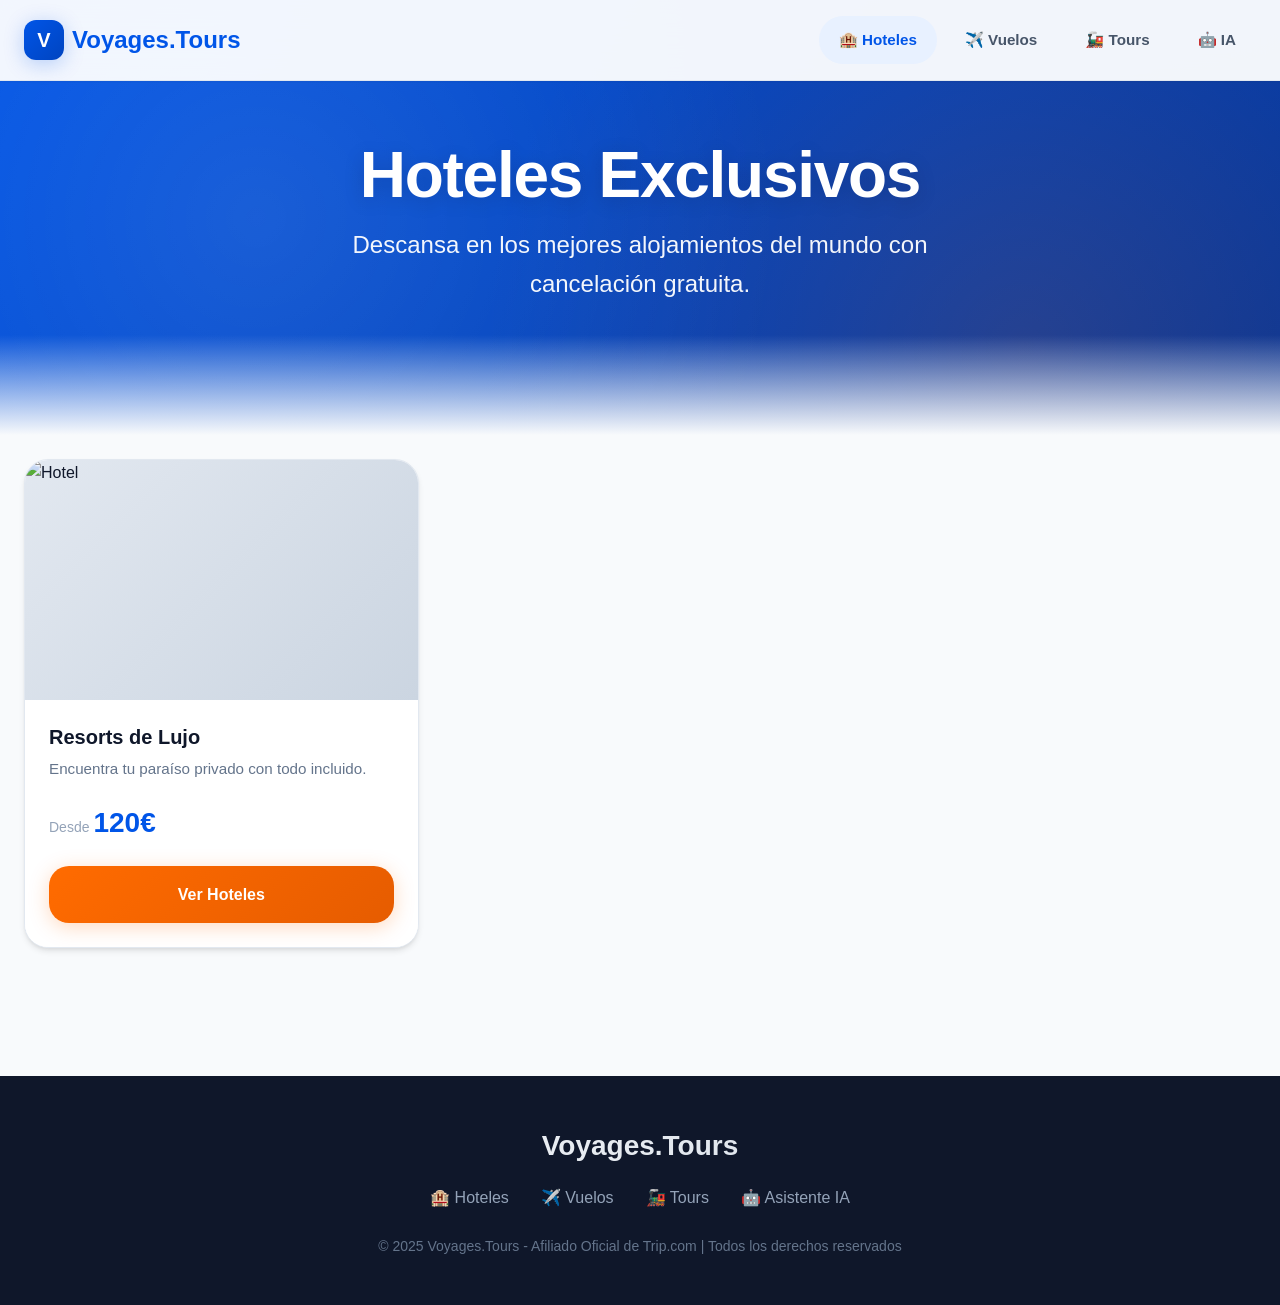
==== commit 0daa402c: "Update hoteles.html" ====
--- a/hoteles.html
+++ b/hoteles.html
@@ -4,18 +4,12 @@
     <meta charset="UTF-8">
     <meta name="viewport" content="width=device-width, initial-scale=1.0">
     <title>Hoteles - Voyages.Tours</title>
-    <link rel="preconnect" href="https://fonts.googleapis.com">
-    <link rel="preconnect" href="https://fonts.gstatic.com" crossorigin>
-    <link href="https://fonts.googleapis.com/css2?family=Inter:wght@400;500;600;700;800&display=swap" rel="stylesheet">
     <link rel="stylesheet" href="style.css">
 </head>
 <body>
     <header class="trip-header">
         <div class="header-container">
-            <a href="index.html" class="logo-trip">
-                <span class="logo-v">V</span>
-                Voyages.Tours
-            </a>
+            <a href="index.html" class="logo-trip"><div class="logo-v">V</div> Voyages.Tours</a>
             <nav class="menu-icons">
                 <a href="hoteles.html" class="menu-item active"><span>🏨 Hoteles</span></a>
                 <a href="vuelos.html" class="menu-item"><span>✈️ Vuelos</span></a>
@@ -26,101 +20,21 @@
     </header>
 
     <main>
-        <section class="hero">
-            <div class="hero-content">
-                <h1>Hoteles seleccionados para ti</h1>
-                <p>Descuentos exclusivos en las mejores cadenas hoteleras</p>
-
-                <div class="search-box">
-                    <input type="text" class="search-field" placeholder="¿Dónde quieres hospedarte?">
-                    <input type="text" class="search-field" placeholder="Check-in → Check-out">
-                    <input type="text" class="search-field" placeholder="2 adultos, 1 habitación">
-                    <button class="search-btn">🔍 Buscar</button>
-                </div>
+        <section class="hero" style="background: linear-gradient(135deg, #0055E8 0%, #003399 100%);">
+            <div class="hero-content animate-fadeInUp">
+                <h1>Hoteles Exclusivos</h1>
+                <p>Descansa en los mejores alojamientos del mundo con cancelación gratuita.</p>
             </div>
         </section>
 
-        <div class="section-header">
-            <h2 class="section-title">🏨 Mejores Ofertas de Hoteles</h2>
-            <p class="section-subtitle">Descubre alojamientos con precios exclusivos</p>
-        </div>
-
         <div class="hotels-grid">
-            <div class="hotel-card">
-                <div class="hotel-image">
-                    <img src="https://images.unsplash.com/photo-1566073771259-6a8506099945?w=800&q=80" alt="Luxury Resort" loading="lazy">
-                </div>
+            <div class="hotel-card animate-fadeInUp">
+                <div class="hotel-image"><img src="https://images.unsplash.com/photo-1566073771259-6a8506099945?w=800" alt="Hotel"></div>
                 <div class="card-content">
-                    <span class="badge badge-blue">5 Estrellas</span>
-                    <h3>Luxury Resort Barcelona</h3>
-                    <p>5 estrellas · Piscina · Spa · Primera línea de playa</p>
-                    <p class="price-value">120€</p>
-                    <a href="https://www.trip.com/?Allianceid=8047264&SID=304625434" class="btn-book">Reservar Ahora</a>
-                </div>
-            </div>
-
-            <div class="hotel-card">
-                <div class="hotel-image">
-                    <img src="https://images.unsplash.com/photo-1551882547-ff40c63fe5?w=800&q=80" alt="Boutique Hotel Madrid" loading="lazy">
-                </div>
-                <div class="card-content">
-                    <span class="badge badge-orange">Boutique</span>
-                    <h3>Boutique Hotel Madrid</h3>
-                    <p>4 estrellas · Centro histórico · Terraza panorámica</p>
-                    <p class="price-value">95€</p>
-                    <a href="https://www.trip.com/?Allianceid=8047264&SID=304625434" class="btn-book">Reservar Ahora</a>
-                </div>
-            </div>
-
-            <div class="hotel-card">
-                <div class="hotel-image">
-                    <img src="https://images.unsplash.com/photo-1520250497591-112f2f40a3f4?w=800&q=80" alt="Hotel Playa Costa" loading="lazy">
-                </div>
-                <div class="card-content">
-                    <span class="badge badge-green">Oferta</span>
-                    <h3>Hotel Playa Costa del Sol</h3>
-                    <p>4 estrellas · Todo incluido · Actividades acuáticas</p>
-                    <p class="price-value">85€</p>
-                    <a href="https://www.trip.com/?Allianceid=8047264&SID=304625434" class="btn-book">Reservar Ahora</a>
-                </div>
-            </div>
-
-            <div class="hotel-card">
-                <div class="hotel-image">
-                    <img src="https://images.unsplash.com/photo-1582719508461-905c673771fd?w=800&q=80" alt="Hotel Tropical" loading="lazy">
-                </div>
-                <div class="card-content">
-                    <span class="badge badge-blue">Todo Incluido</span>
-                    <h3>Grand Hotel Tropical</h3>
-                    <p>5 estrellas · Resort · Golf · Spa de lujo</p>
-                    <p class="price-value">180€</p>
-                    <a href="https://www.trip.com/?Allianceid=8047264&SID=304625434" class="btn-book">Reservar Ahora</a>
-                </div>
-            </div>
-
-            <div class="hotel-card">
-                <div class="hotel-image">
-                    <img src="https://images.unsplash.com/photo-1564501049412-61c2a3083791?w=800&q=80" alt="Hotel Mountain View" loading="lazy">
-                </div>
-                <div class="card-content">
-                    <span class="badge badge-orange">Montaña</span>
-                    <h3>Mountain View Resort</h3>
-                    <p>4 estrellas · Vistas panorámicas · Ski · Chimenea</p>
-                    <p class="price-value">110€</p>
-                    <a href="https://www.trip.com/?Allianceid=8047264&SID=304625434" class="btn-book">Reservar Ahora</a>
-                </div>
-            </div>
-
-            <div class="hotel-card">
-                <div class="hotel-image">
-                    <img src="https://images.unsplash.com/photo-1542314831-068cd1dbfeeb?w=800&q=80" alt="Urban Hotel" loading="lazy">
-                </div>
-                <div class="card-content">
-                    <span class="badge badge-blue">Negocios</span>
-                    <h3>Urban City Hotel</h3>
-                    <p>4 estrellas · Centro financiero · Gym 24h · Coworking</p>
-                    <p class="price-value">75€</p>
-                    <a href="https://www.trip.com/?Allianceid=8047264&SID=304625434" class="btn-book">Reservar Ahora</a>
+                    <h3>Resorts de Lujo</h3>
+                    <p>Encuentra tu paraíso privado con todo incluido.</p>
+                    <div class="price-value">120€</div>
+                    <a href="https://www.trip.com/?Allianceid=8047264&SID=304625434" class="btn-book">Ver Hoteles</a>
                 </div>
             </div>
         </div>
@@ -130,13 +44,13 @@
         <div class="footer-content">
             <div class="footer-logo">Voyages.Tours</div>
             <div class="footer-links">
-                <a href="hoteles.html">Hoteles</a>
-                <a href="vuelos.html">Vuelos</a>
-                <a href="tours.html">Tours</a>
-                <a href="ia-assistant.html">IA Assistant</a>
+                <a href="hoteles.html">🏨 Hoteles</a>
+                <a href="vuelos.html">✈️ Vuelos</a>
+                <a href="tours.html">🚂 Tours</a>
+                <a href="ia-assistant.html">🤖 Asistente IA</a>
             </div>
-            <p>&copy; 2025 Voyages.Tours - Afiliado de Trip.com | Todos los derechos reservados</p>
+            <p>© 2025 Voyages.Tours - Afiliado Oficial de Trip.com | Todos los derechos reservados</p>
         </div>
     </footer>
 </body>
-</html>+</html>
